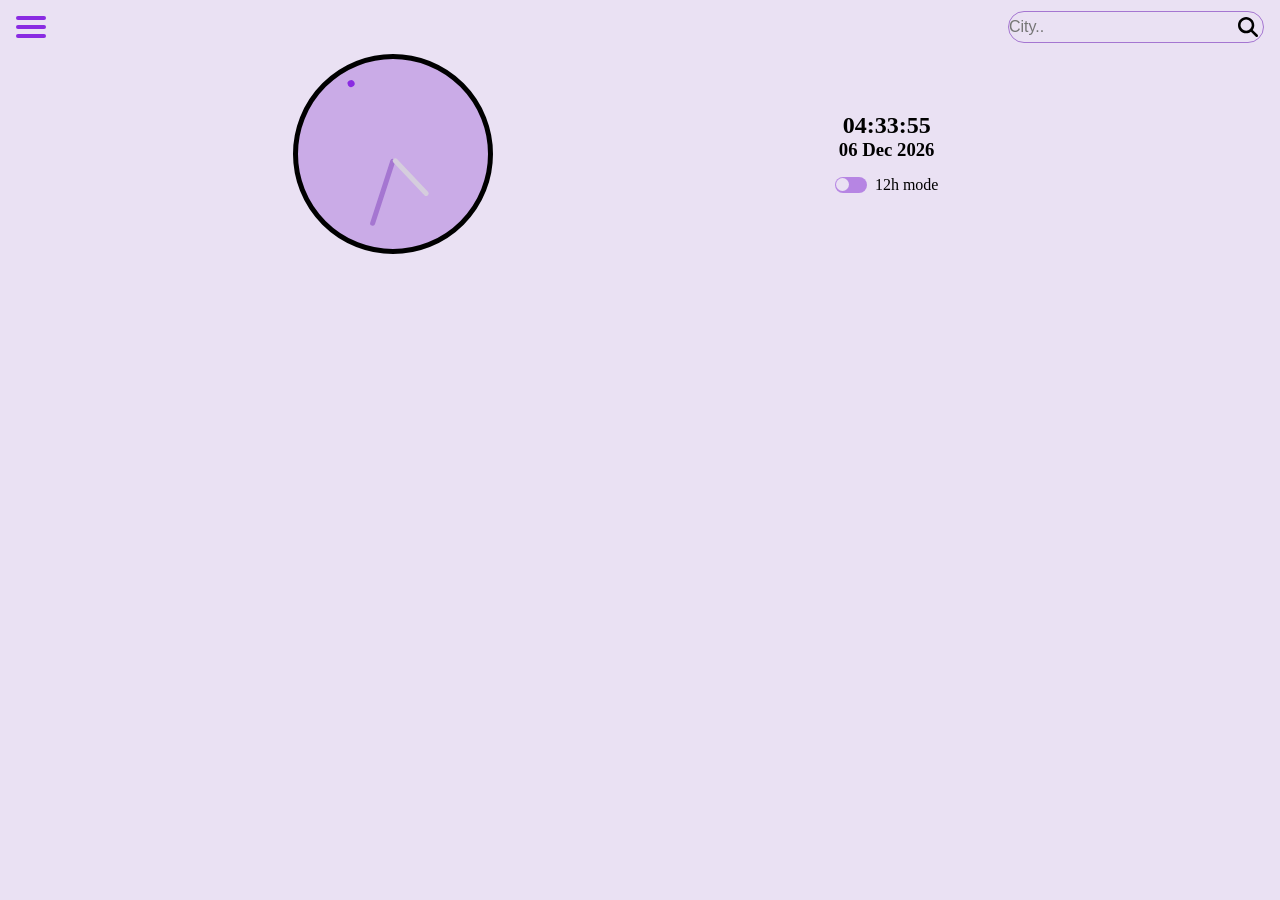
==== index.html @ 24290716 "clock w nav bar, no API" ====
<!DOCTYPE html>
<html lang="en">
<head>
    <meta charset="UTF-8">
    <meta name="viewport" content="width=device-width, initial-scale=1.0">
    <title>Clock</title>
    <link rel="stylesheet" href="/styles/style.css">
</head>
<body>
    <nav>
        <div class="nav-group">
            <label for="ham-nav" class="ham-nav">
                <input type="checkbox" id="ham-nav">
            </label>
            <ul class="clock-controls">
                <li><button data-mode="dg" class="btnNv dg nav" id="btn-dg">Digital</button></li>
                <li><button data-mode="an" class="btnNv an nav" id="btn-an">Analog</button></li>
                <li><button data-mode="both" class="btnNv both nav" id="btn-both">Both</button></li>
            </ul>
            <div class="search">
                <input type="text" placeholder="City.." id="searchBar">
                <label for="searchbar" id="searchLabel">
                    <img src="./icons/magnifying-glass-solid.svg" id="searchIcon" alt="search icon">
                </label>
            </div>
        </div>
    </nav>
    <section>
        <div class="container-clock">
            <div class="analog">
                <div class="sec-hand" id="sec-hand"></div>
                <div class="min-hand" id="min-hand"></div>
                <div class="hour-hand" id="hour-hand"></div>
            </div>
            <div class="digital">
                <div class="time">
                    <h1><span id="dig-clock"></span></h1>
                    <h3><span id="date">Date</span></h3>
    
                    <div class="check12h-container">
                        <input type="checkbox" id="check12" class="toggle12h">
                        <label for="check12">12h mode</label>
                    </div>
                </div>
            </div>
        </div>

    </section>
    <script src="clock-function.js"></script>
</body>
</html>
---- styles/style.css ----
@import url(variables.css);
@import url(navbar.css);

body {
    background-color: rgb(234, 225, 243);
}
.container-clock {
    display: flex;
    align-items: center;
    justify-content: space-evenly;
}

/* Digital clock */
.time {
    width: 200px;
    display: flex;
    justify-content: center;
    align-items: center;
    flex-direction: column;
}

/* analog clock */
.analog {
    border: 5px solid black  ;
    border-radius: 50%;
    width: 200px;
    height: 200px;
    position: relative;
    background-color: rgb(202, 171, 231);
}

.sec-hand {
    position: absolute;
    width: 5px;
    height: 90px;
    background-color: transparent;
    left: 50%;
    top: 10px;
    transform-origin: bottom center;
    border-radius: 5px;
    margin-left: -2.5px;
}


.sec-hand::after {
    content: '';
    position: absolute;
    width: 7px;
    height: 7px;
    background-color: var(--foreground-color);
    left: 50%;
    top: 0px;
    transform-origin: bottom center;
    border-radius: 5px;
    margin-left: -2.5px;
    
}

.min-hand {
    position: absolute;
    width: 5px;
    height: 70px;
    background-color: var( --min-hand);
    left: 50%;
    top: 30px;
    transform-origin: bottom center;
    border-radius: 5px;
    margin-left: -2.5px;
    z-index: 1;

}

.hour-hand {
    position: absolute;
    width: 5px;
    height: 50px;
    background-color: rgb(213, 205, 221);
    left: 50%;
    top: 50px;
    transform-origin: bottom center;
    border-radius: 5px;
    margin-left: -2.5px;
    z-index: 2;

}

.hidden{
    display: none;
}


/* toggle switch  pm, am*/

.check12h-container {
    margin-top: 15px;
}

input#check12.toggle12h {
    opacity: 0;
    left: -9000px;
    top: -9000px;
    position: absolute;
}

input#check12.toggle12h + label {
    display: inline-flex;
    align-items: center;
    position: relative;
    cursor: pointer;
    /* padding-left: 2.5em; */
}
/* -----unchecked-------- */
/* background */
input#check12.toggle12h + label::before {
    content: "";
    /* position: absolute; */
    left: 0;
    top: 50%;
    background-color: rgb(182, 133, 227);
    height: 1em;
    width: 2em;
    margin-right: .5em;
    border-radius: 1em;
    transition: background-color 250ms ease-in-out;

}

/* the ball */
input#check12.toggle12h + label::after {
    content: "";
    position: absolute;
    background-color: rgb(234, 225, 243);
    height: .8em;
    width: .8em;
    left: 0.1em;
    margin-right: .5em;
    border-radius: 1em;
    transition: background-color 250ms ease-in-out, left 250ms ease-in;

}


/* -----checked------ */
/* background */
input#check12.toggle12h:checked + label::before {
    content: "";
    /* position: absolute; */
    background-color: var(--foreground-color);
    height: 1em;
    width: 2em;
    margin-right: .5em;
    border-radius: 1em;
    transition: background-color 250ms ease-in-out;
}

/* the ball */
input#check12.toggle12h:checked + label::after {
    content: "";
    position: absolute;
    background-color: rgb(199, 179, 218);
    height: .8em;
    width: .8em;
    left: 1.1em;
    margin-right: .5em;
    border-radius: 1em;
    transition: background-color 250ms ease-in-out, left 250ms ease-in;
}
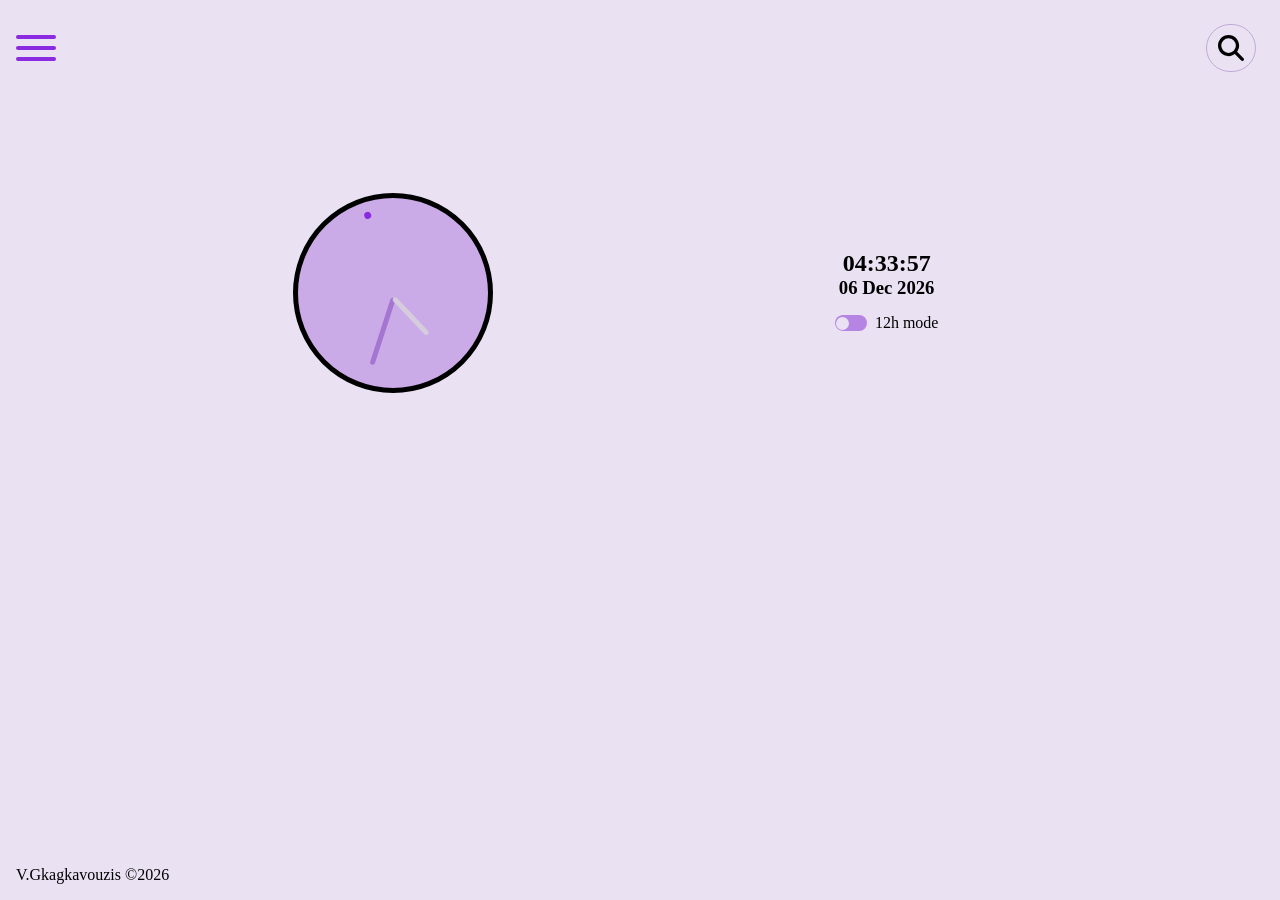
==== commit a03550de: "searchbar" ====
--- a/index.html
+++ b/index.html
@@ -17,15 +17,14 @@
                 <li><button data-mode="an" class="btnNv an nav" id="btn-an">Analog</button></li>
                 <li><button data-mode="both" class="btnNv both nav" id="btn-both">Both</button></li>
             </ul>
-            <div class="search">
-                <input type="text" placeholder="City.." id="searchBar">
-                <label for="searchbar" id="searchLabel">
-                    <img src="./icons/magnifying-glass-solid.svg" id="searchIcon" alt="search icon">
-                </label>
-            </div>
+            <form class="search" action="">
+                
+                        <input type="text" placeholder="City.." class="" id="searchBar">
+                        <button class="activeBtnSearch" id="searchBtn"></button>                
+            </form>  
         </div>
     </nav>
-    <section>
+    <section class="clocks">
         <div class="container-clock">
             <div class="analog">
                 <div class="sec-hand" id="sec-hand"></div>
@@ -46,6 +45,7 @@
         </div>
 
     </section>
-    <script src="clock-function.js"></script>
+    <footer>V.Gkagkavouzis &copy;<span id="fSpan"></span></footer>
+    <script src="clock-function.js" type="module"></script>
 </body>
 </html>
--- a/styles/style.css
+++ b/styles/style.css
@@ -3,7 +3,30 @@
 
 body {
     background-color: rgb(234, 225, 243);
+    display: flex;
+    flex-direction: column;
+    height: 100vh;
+    
 }
+
+nav {
+    flex: 2;
+}
+
+.clocks {
+    flex: 6;
+}
+
+footer {
+    flex: 1;
+    display: flex;
+    align-items: flex-end;
+    margin: 1em;
+}
+
+
+
+
 .container-clock {
     display: flex;
     align-items: center;
@@ -166,4 +189,4 @@
     transition: background-color 250ms ease-in-out, left 250ms ease-in;
 }
 
-
+/* ----foooter----- */
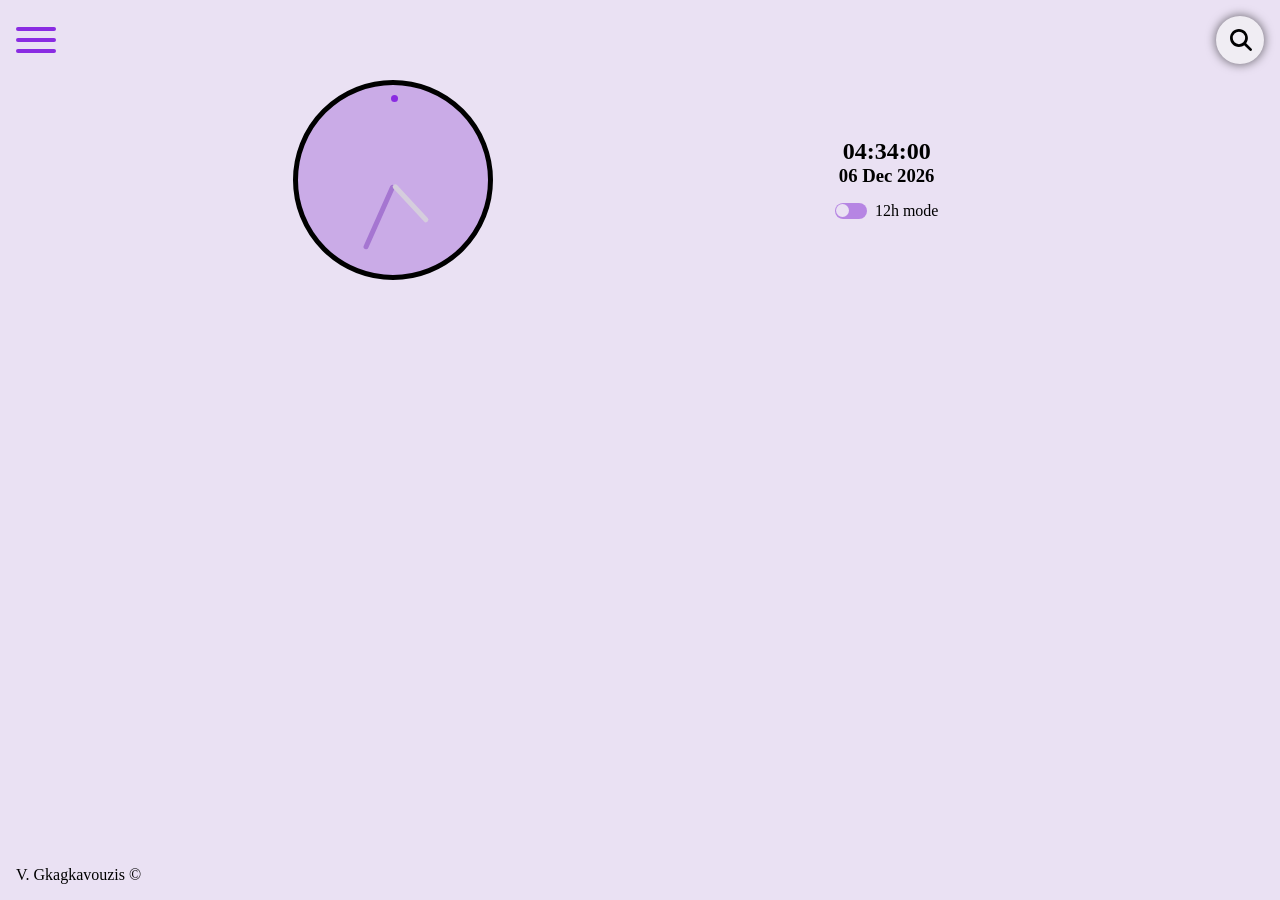
==== commit b6ad42fd: "second commit" ====
--- a/index.html
+++ b/index.html
@@ -17,14 +17,13 @@
                 <li><button data-mode="an" class="btnNv an nav" id="btn-an">Analog</button></li>
                 <li><button data-mode="both" class="btnNv both nav" id="btn-both">Both</button></li>
             </ul>
-            <form class="search" action="">
-                
-                        <input type="text" placeholder="City.." class="" id="searchBar">
-                        <button class="activeBtnSearch" id="searchBtn"></button>                
-            </form>  
+            <form class="search">
+                <input type="text" placeholder="City.." class="" id="searchBar">
+                <button type="button" id="searchIcon"></button>
+            </form>
         </div>
     </nav>
-    <section class="clocks">
+    <section>
         <div class="container-clock">
             <div class="analog">
                 <div class="sec-hand" id="sec-hand"></div>
@@ -43,9 +42,14 @@
                 </div>
             </div>
         </div>
+        <div class="displayInfo">
+            <span></span>
+        </div>
 
     </section>
-    <footer>V.Gkagkavouzis &copy;<span id="fSpan"></span></footer>
-    <script src="clock-function.js" type="module"></script>
+    <footer>
+        <div class="footerDiv">V. Gkagkavouzis &#169;<span class="nameSpan"></span></div>
+    </footer>
+    <script src="clock-function.js"></script>
 </body>
 </html>
--- a/styles/style.css
+++ b/styles/style.css
@@ -6,26 +6,16 @@
     display: flex;
     flex-direction: column;
     height: 100vh;
-    
-}
-
-nav {
-    flex: 2;
-}
-
-.clocks {
-    flex: 6;
 }
 
 footer {
-    flex: 1;
     display: flex;
     align-items: flex-end;
+    height: 100vh;
+    bottom: 0;
+    left: 0;
     margin: 1em;
 }
-
-
-
 
 .container-clock {
     display: flex;
@@ -189,4 +179,4 @@
     transition: background-color 250ms ease-in-out, left 250ms ease-in;
 }
 
-/* ----foooter----- */
+
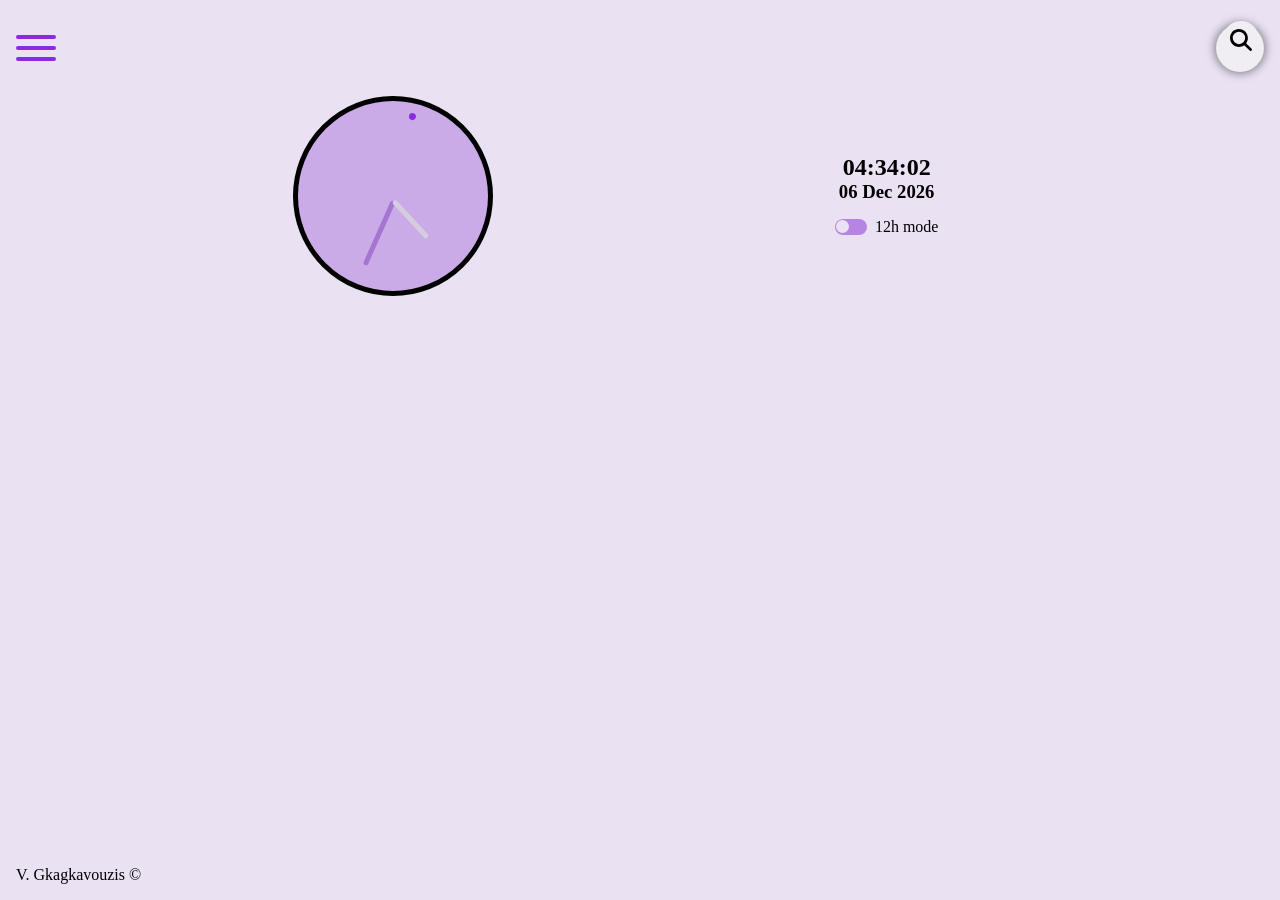
==== commit 8e6b775b: "Merge branch 'main' into temp-branch" ====
--- a/index.html
+++ b/index.html
@@ -23,7 +23,7 @@
             </form>
         </div>
     </nav>
-    <section>
+    <section class="clocks">
         <div class="container-clock">
             <div class="analog">
                 <div class="sec-hand" id="sec-hand"></div>
--- a/styles/style.css
+++ b/styles/style.css
@@ -179,4 +179,4 @@
     transition: background-color 250ms ease-in-out, left 250ms ease-in;
 }
 
-
+/* ----foooter----- */
